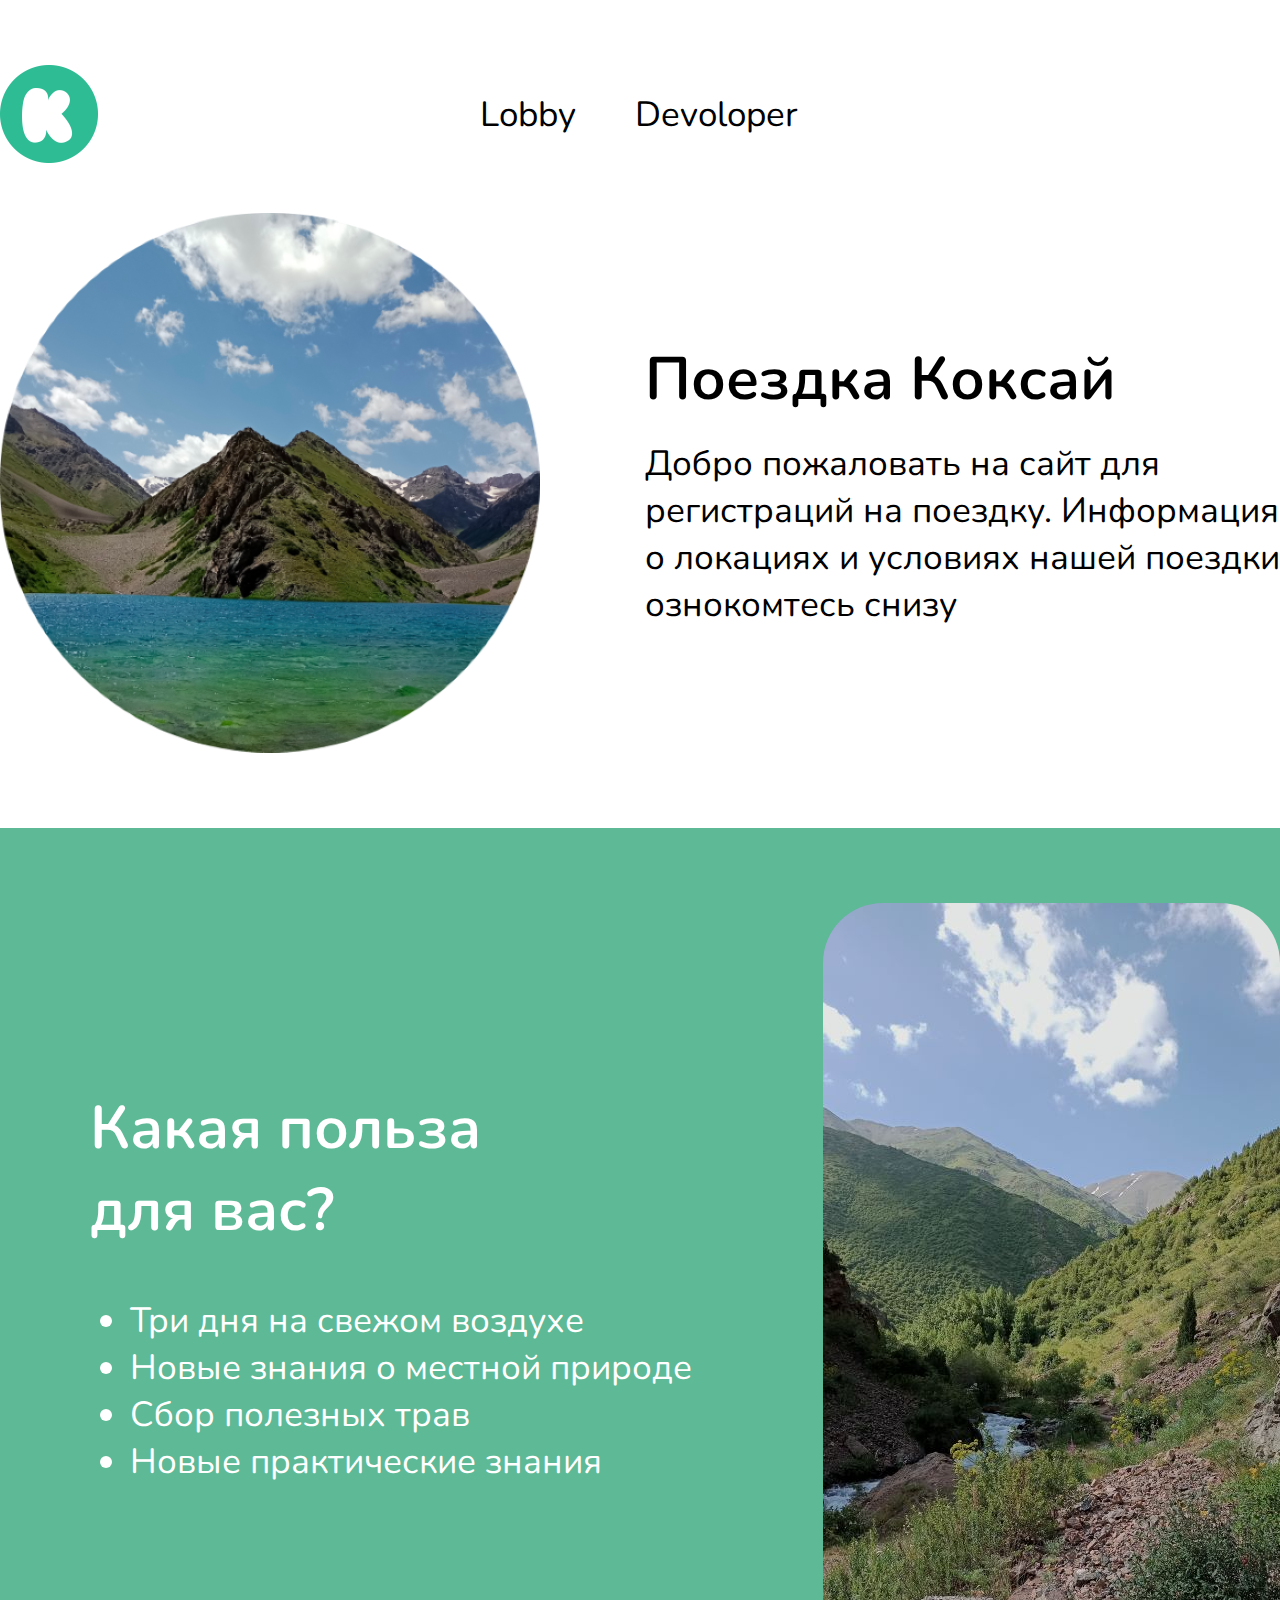
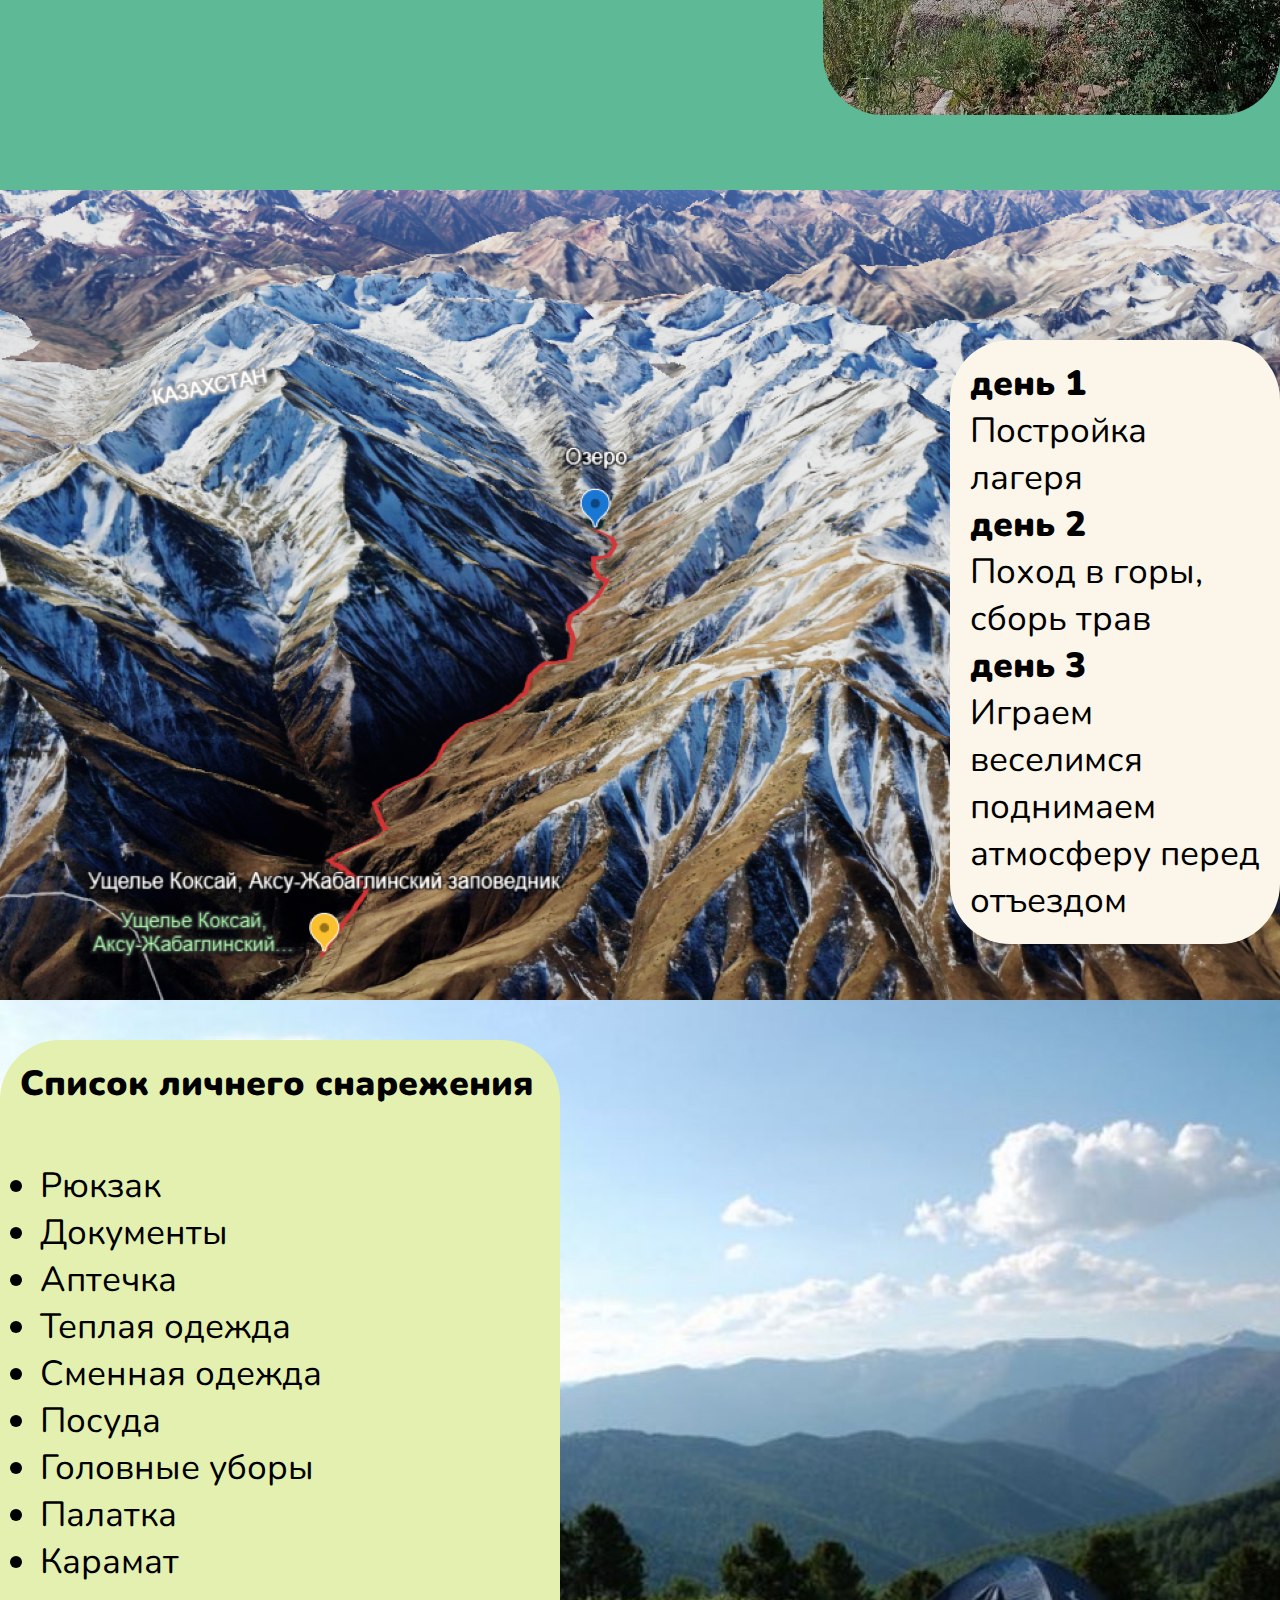
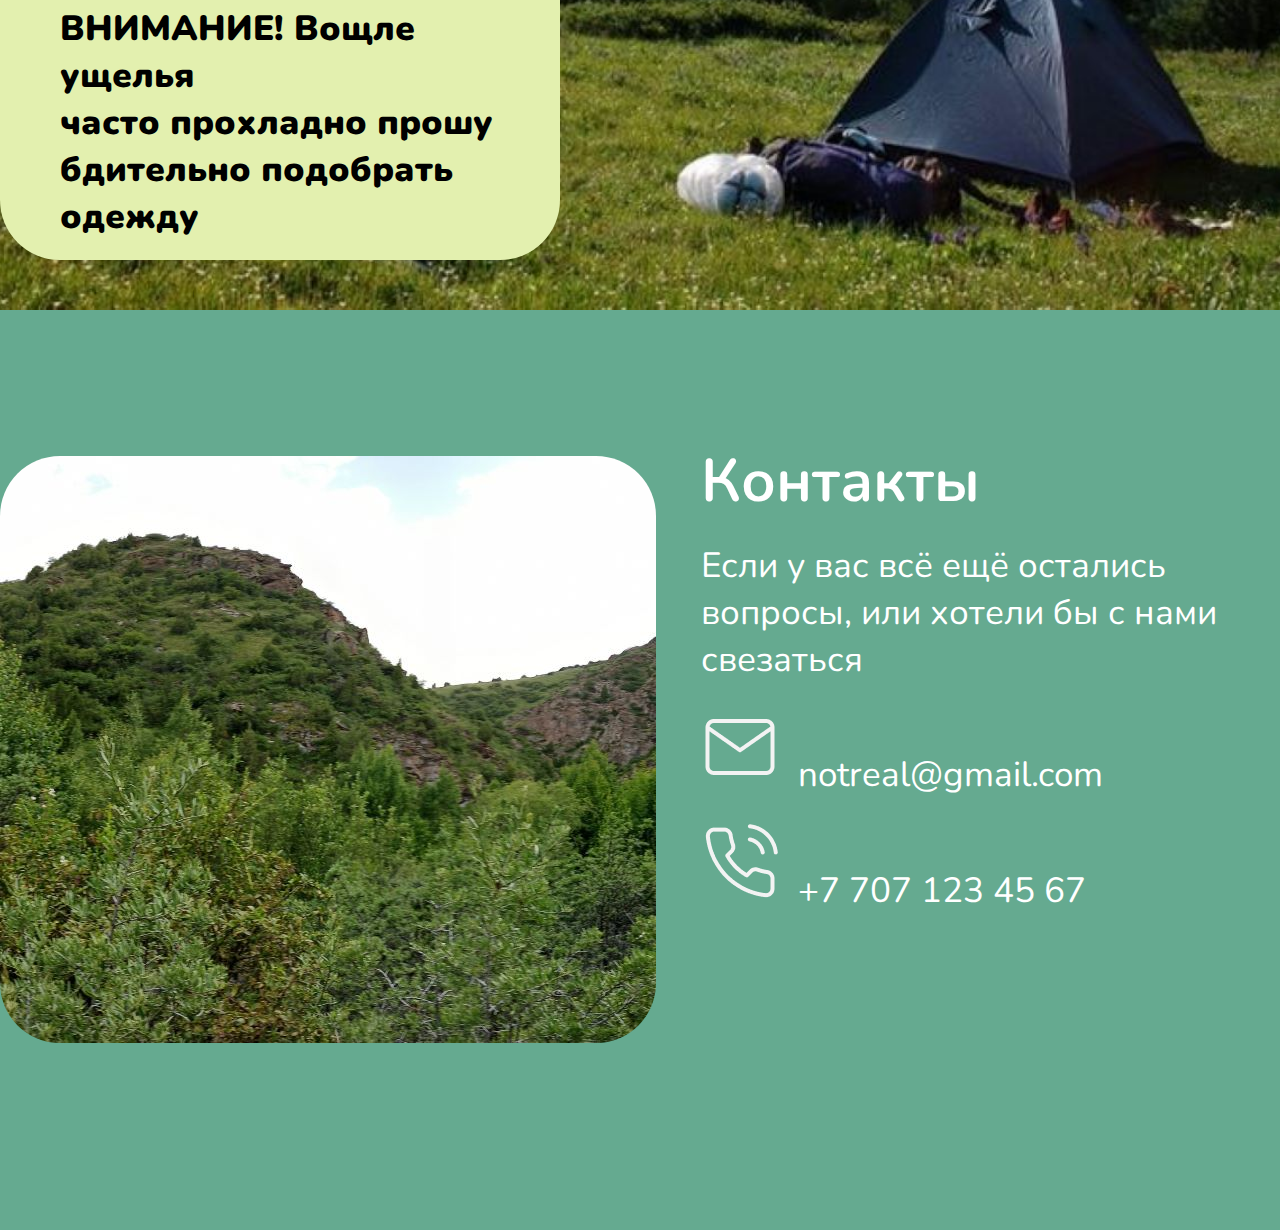
==== index.html @ 3dbfcb5d "Add files via upload" ====
<html lang="ru">
<head> 
	<title> SAPAR </title>
	<link rel="stylesheet" href="atributs\style.css">
	<link rel="preconnect" href="https://fonts.googleapis.com">
	<link rel="preconnect" href="https://fonts.gstatic.com" crossorigin>
	<link href="https://fonts.googleapis.com/css2?family=Nunito:ital,wght@0,200..1000;1,200..1000&display=swap" rel="stylesheet">
</head>
<body>

<header>
	<div class="container">
		<div class="header-content">
			<img class="header-content-logo" src="atributs\logo_koksai.png" alt="logo">
			<nav>
				<a href="bones.html"> Lobby</a>
				<a href="devoloper.html"> Devoloper<a>
			</nav>
		</div>
	</div>	
</header>
<main>
	<div class="container">
		<div class="main-content">
			<img src="atributs\photo_1.png">
			<div>
				<h4> Поездка Коксай </h4>
				<p> Добро пожаловать на сайт для <br> регистраций на поездку. Информация <br> о локациях и условиях нашей поездки <br> ознокомтесь снизу </p>
		</div>
	</div>
</main>
<section class = "bg-slide2">
	<div class="container">
		<div class="slide2">
			<div>
				<h4> Какая польза <br> для вас? </h4>
				<ul> 
					<li>Три дня на свежом воздухе </li>
					<li>Новые знания о местной природе </li>
					<li>Сбор полезных трав </li>
					<li>Новые практические знания </li>
				</ul>
			</div>
			<div>
				<img src="atributs\photo_2.jpg">
			<div>
</section>
<section class="bg-slide3">
	<div class="container">
		<div class="slide3">
			<p> <span class="b"> день 1 </span> <br> Постройка лагеря <br> <span class="b">день 2 </span> <br>Поход в горы, сборь трав  <br> <span class="b"> день 3 </span> <br> Играем веселимся  поднимаем атмосферу перед отъездом </p>
		</div>
	</div>
</section>
<section class="bg-slide4">
	<div class="container">
		<div class="slide4">
			<div class="s4b">
				<p> Список личнего снарежения </p>
				<ul>
					<li> Рюкзак </li>
					<li> Документы  </li>
					<li> Аптечка </li>
					<li> Теплая одежда </li>
					<li> Сменная одежда </li>
					<li> Посуда </li>
					<li> Головные уборы </li>
					<li> Палатка </li>
					<li> Карамат </li>
				<p> ВНИМАНИЕ! Вощле ущелья  <br> часто прохладно прошу <br> бдительно подобрать одежду</p>
				</ul>
			</div>
		</div>
	</div>
</section>
<section class="bg-fs">
	<div class="container">
		<div class="fslide">
			<img class="fs-p" src="atributs\final_photo.jpg">
			<div class="fs-text">
				<h4> Контакты </h4>
				<p> Если у вас всё ещё остались <br> вопросы, или хотели бы с нами свезаться </p>
				<img src="atributs\email.png"> 
				<a class="mailtel" href="mailto: notreal@gmail.com"> notreal@gmail.com </a> <br>
				<img src="atributs\phone.png">
				<a class="mailtel" href="tel:+77071234567"> +7 707 123 45 67 </a>
			</div>
		</div>		
	</div>
</section>
</body>
</html>
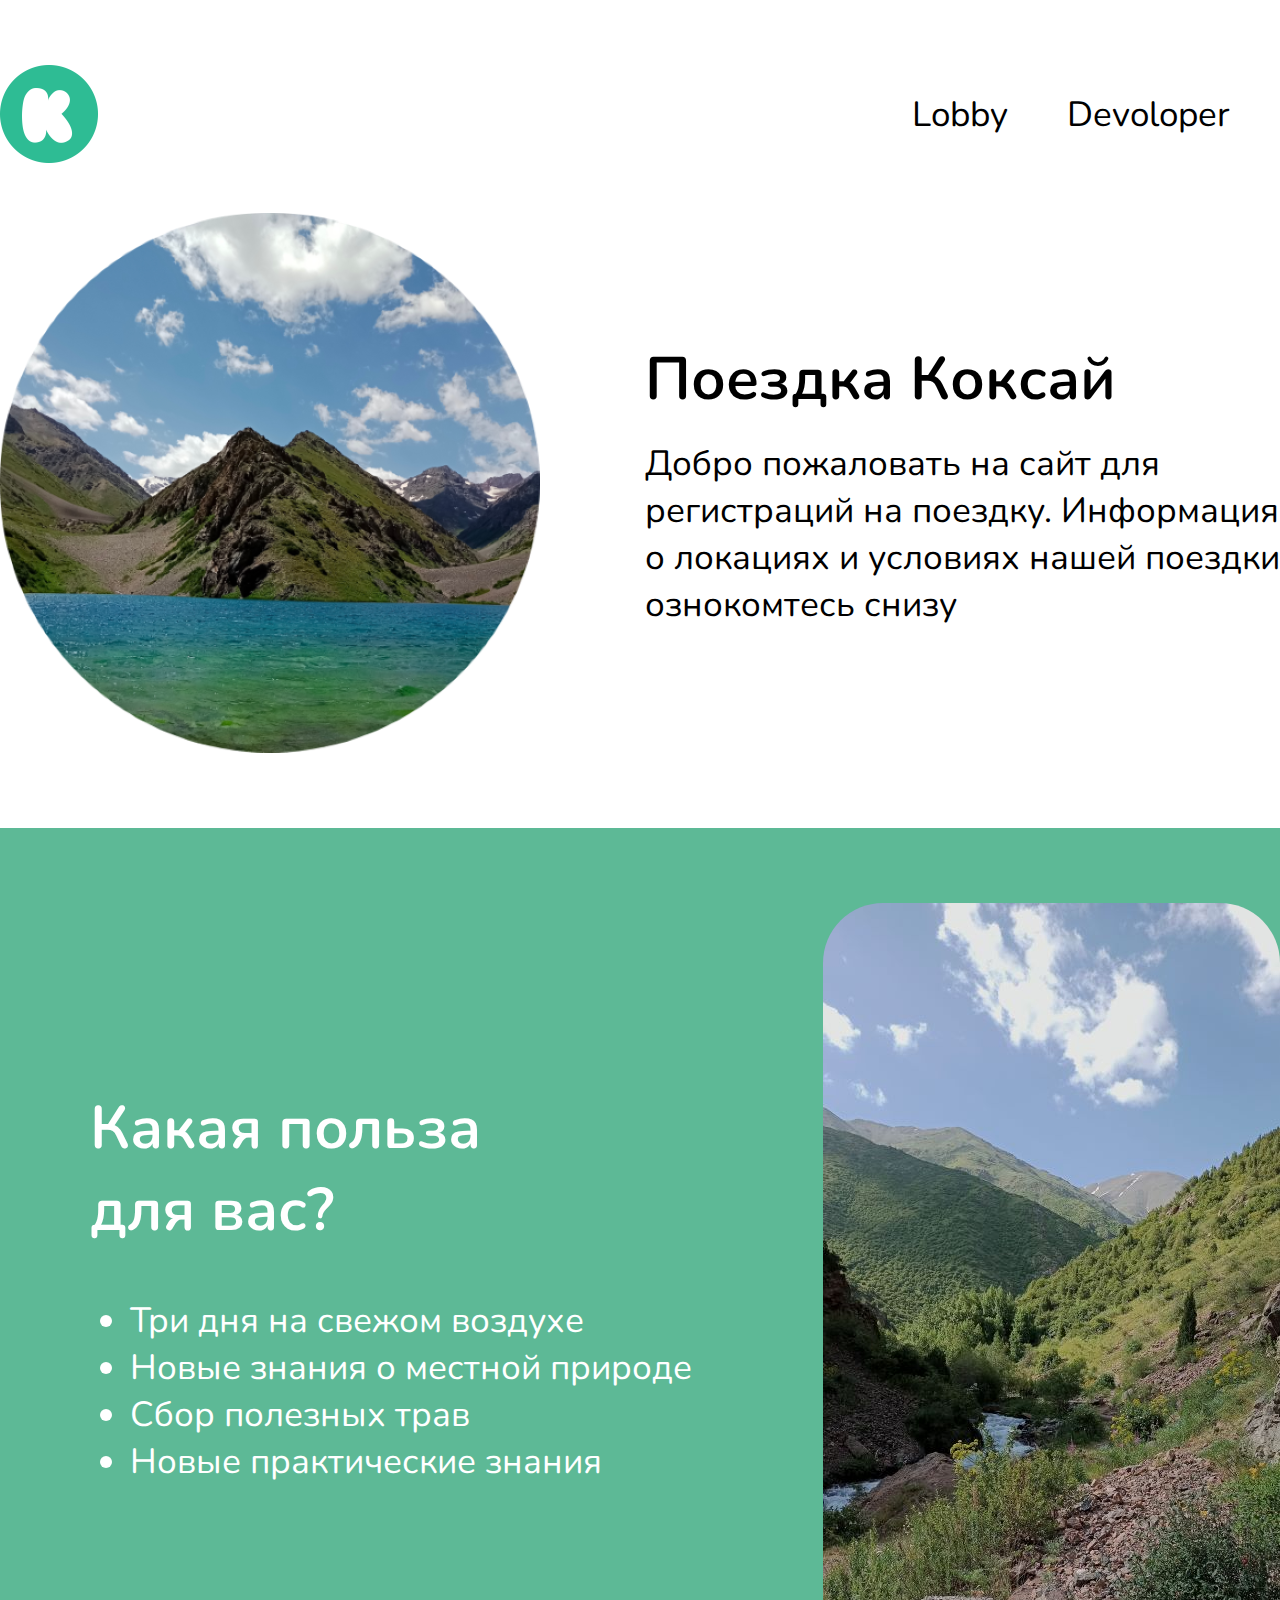
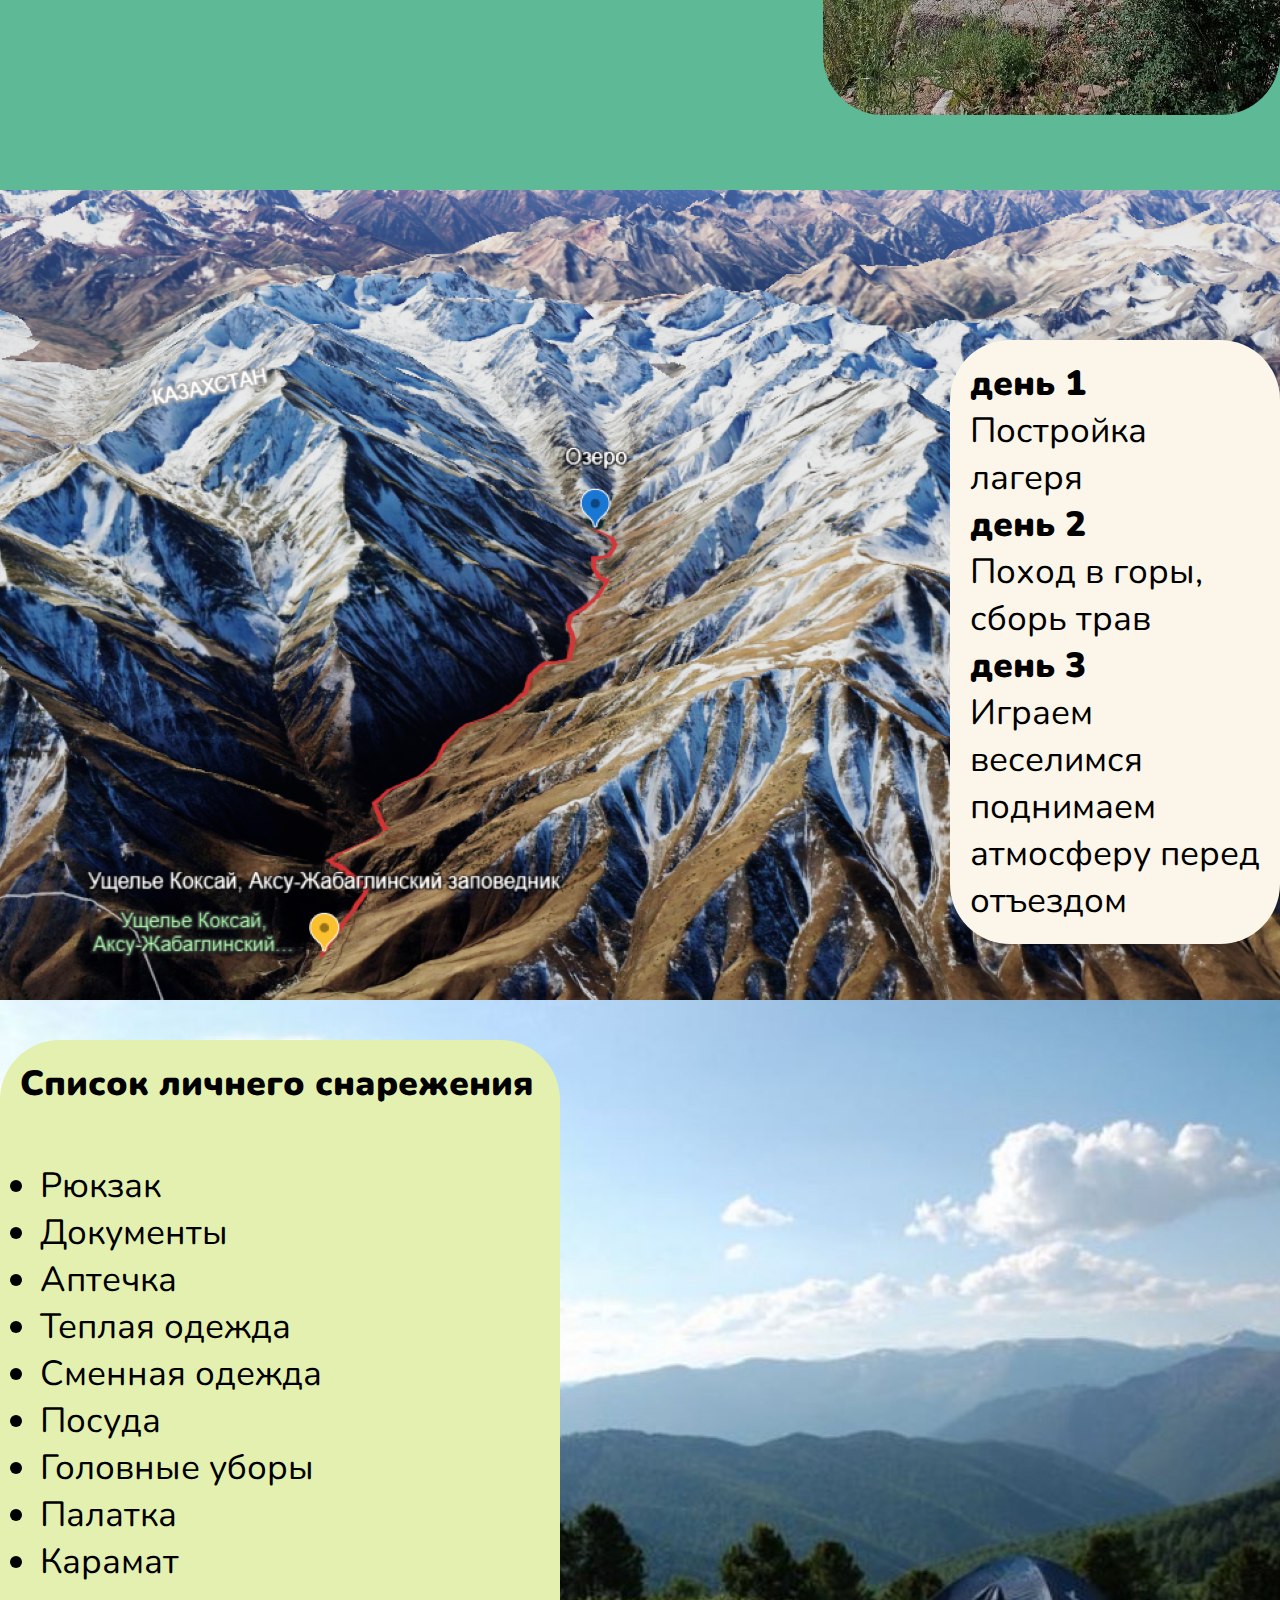
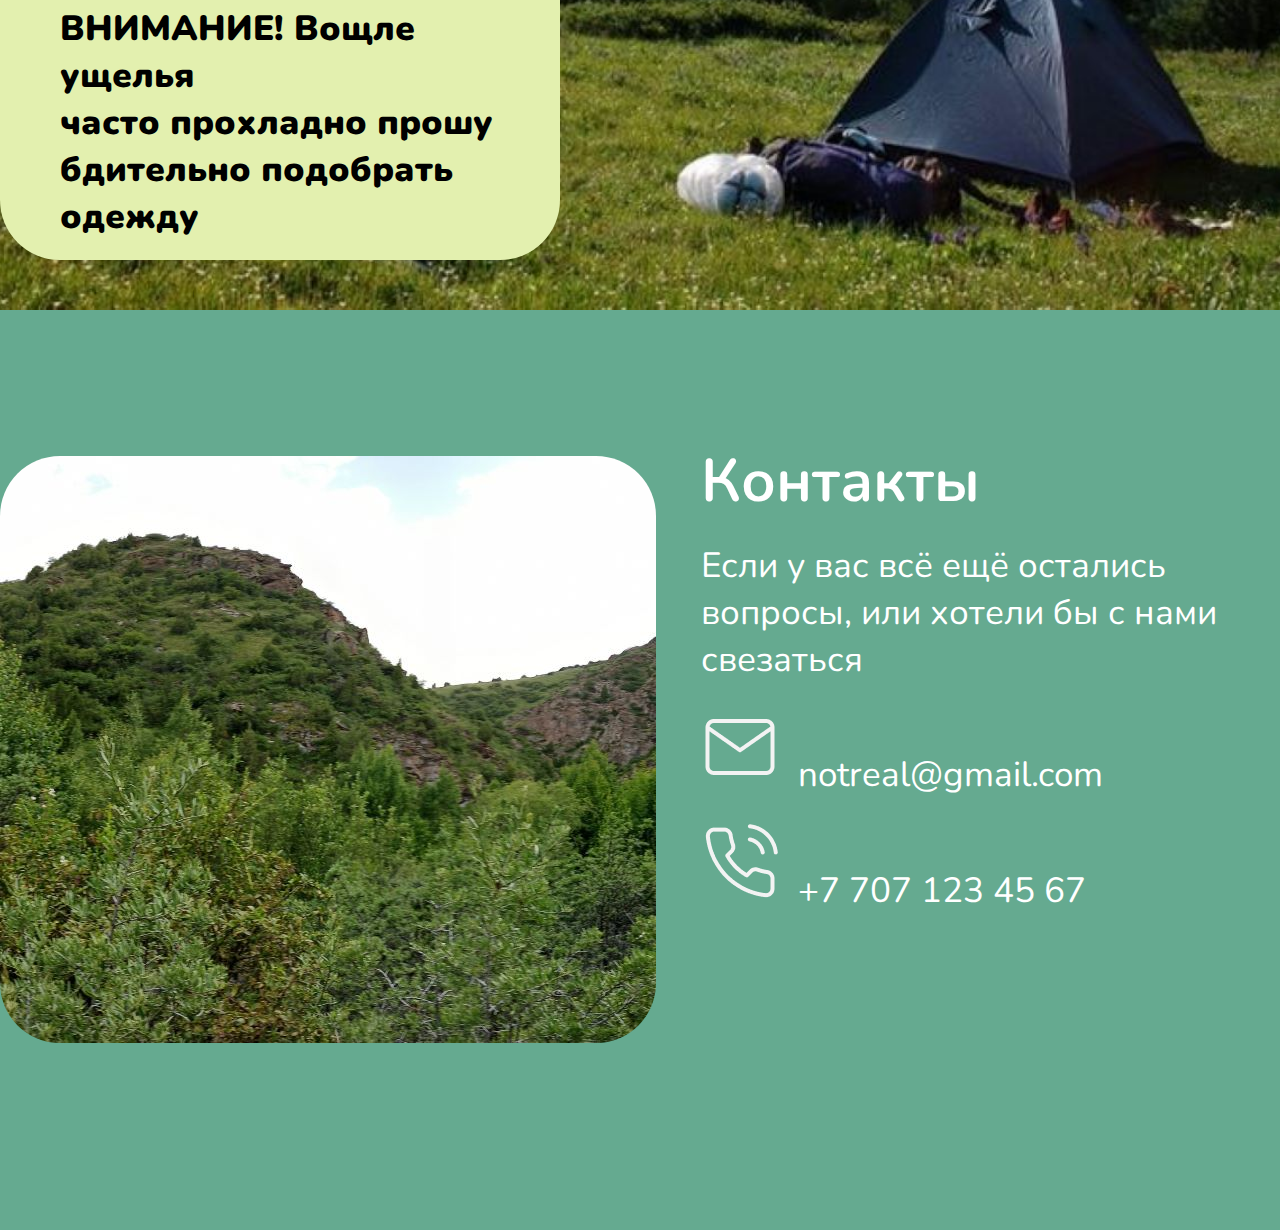
==== commit ee4563ef: "Update index.html" ====
--- a/index.html
+++ b/index.html
@@ -14,7 +14,7 @@
 			<img class="header-content-logo" src="atributs\logo_koksai.png" alt="logo">
 			<nav>
 				<a href="bones.html"> Lobby</a>
-				<a href="devoloper.html"> Devoloper<a>
+				<a href="devoloper.html"> Devoloper</a>
 			</nav>
 		</div>
 	</div>	
@@ -89,4 +89,4 @@
 	</div>
 </section>
 </body>
-</html>+</html>
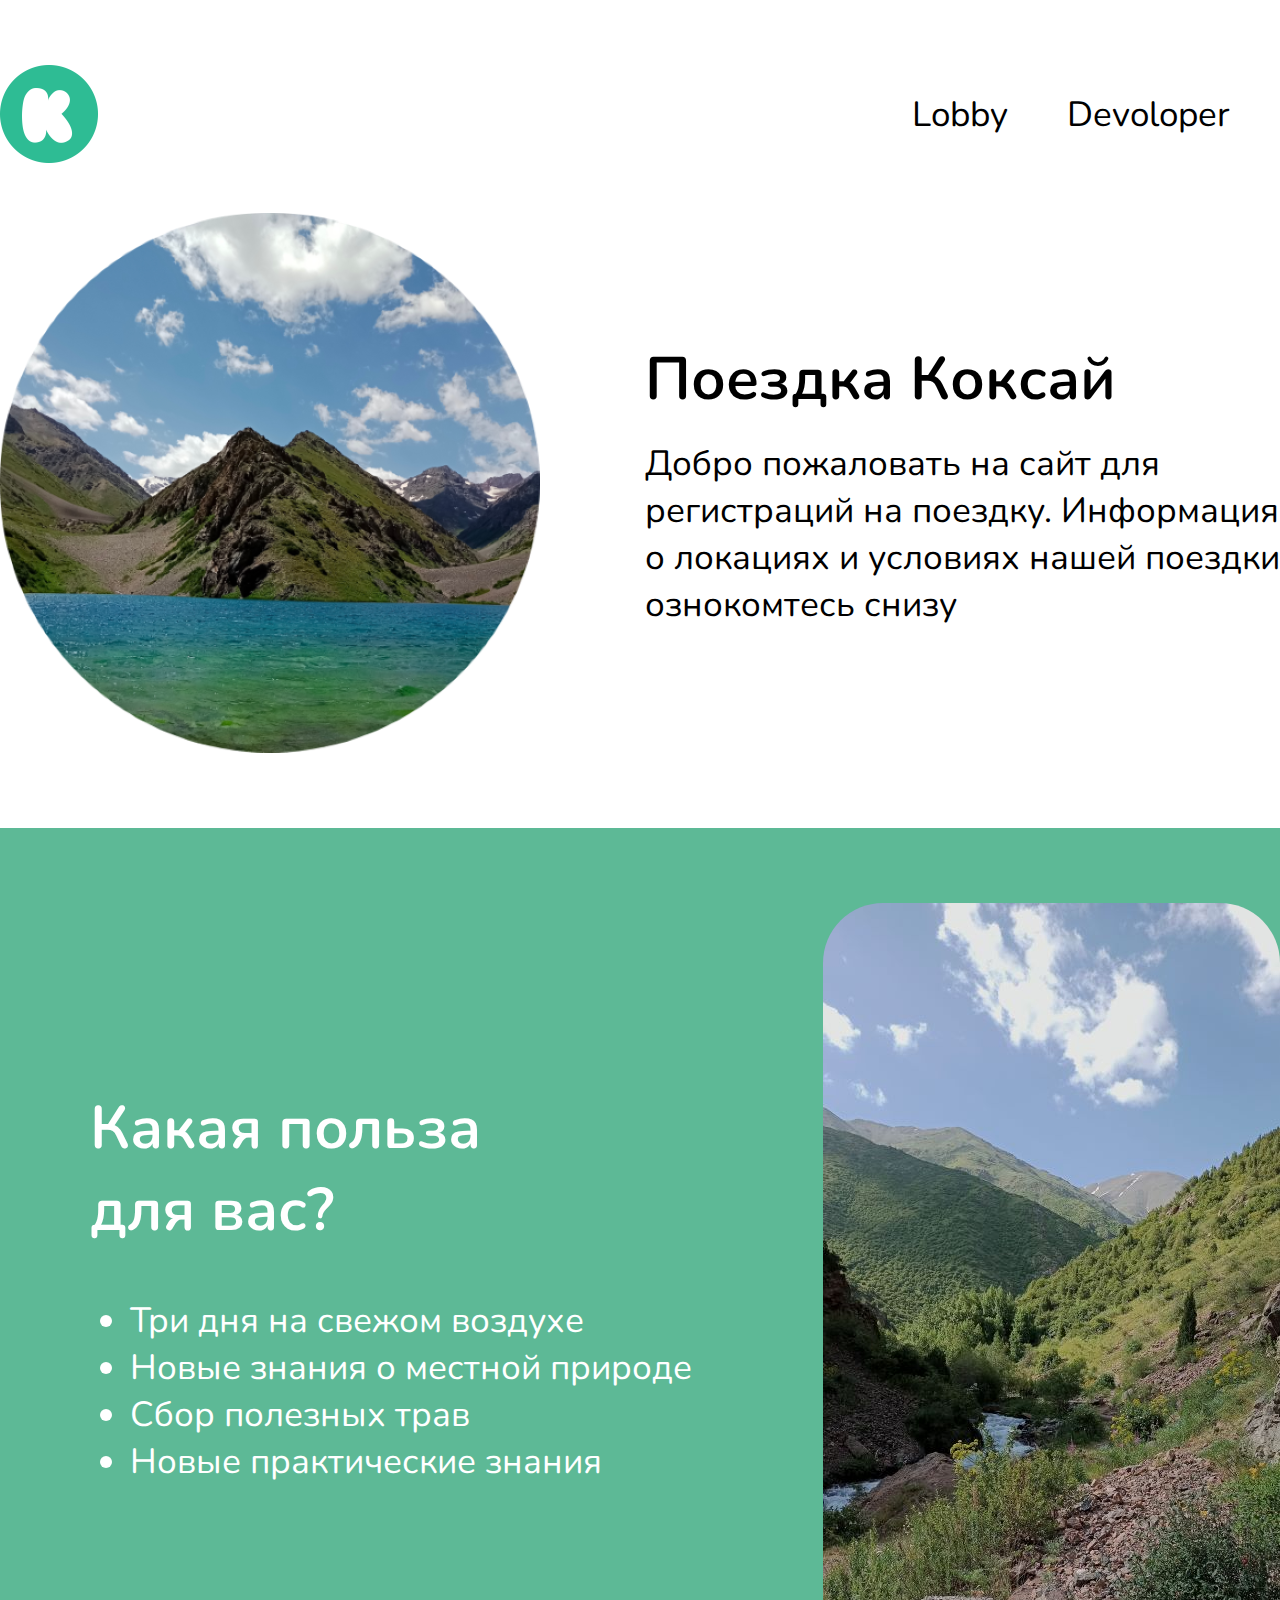
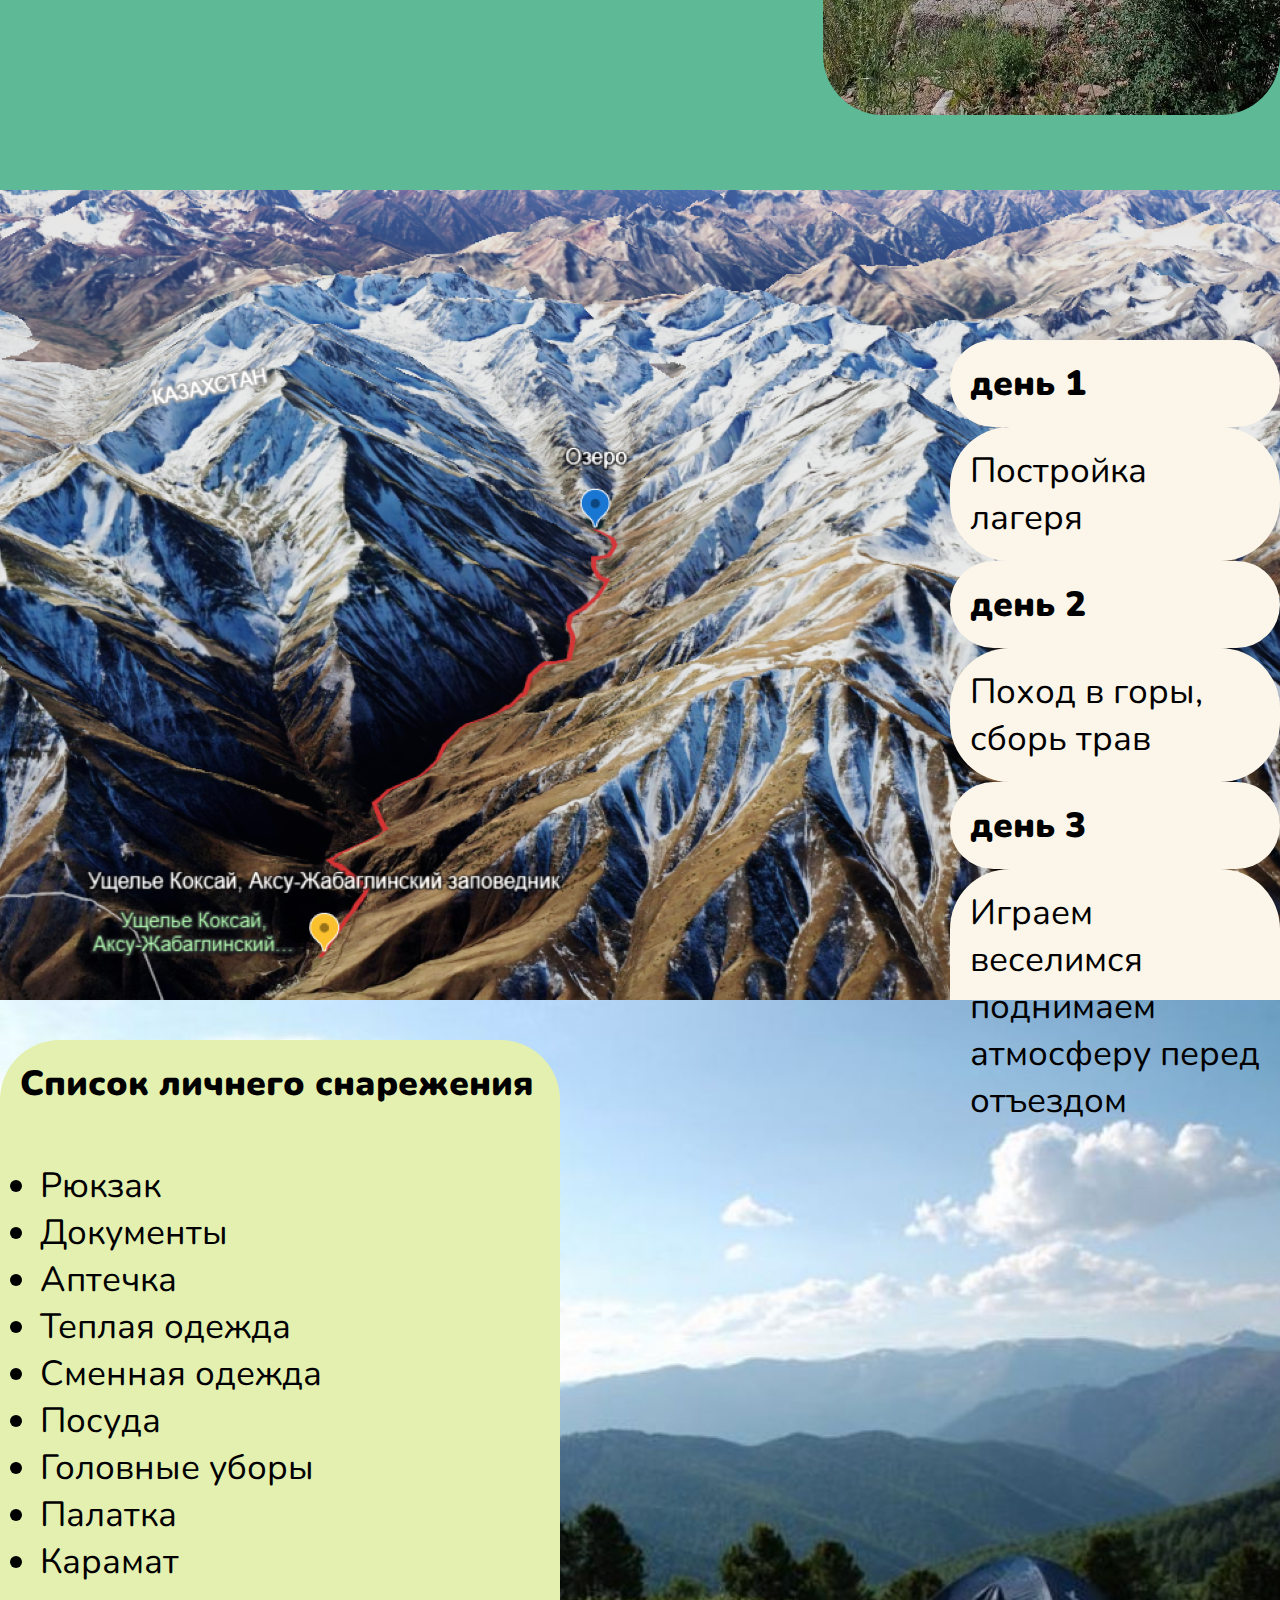
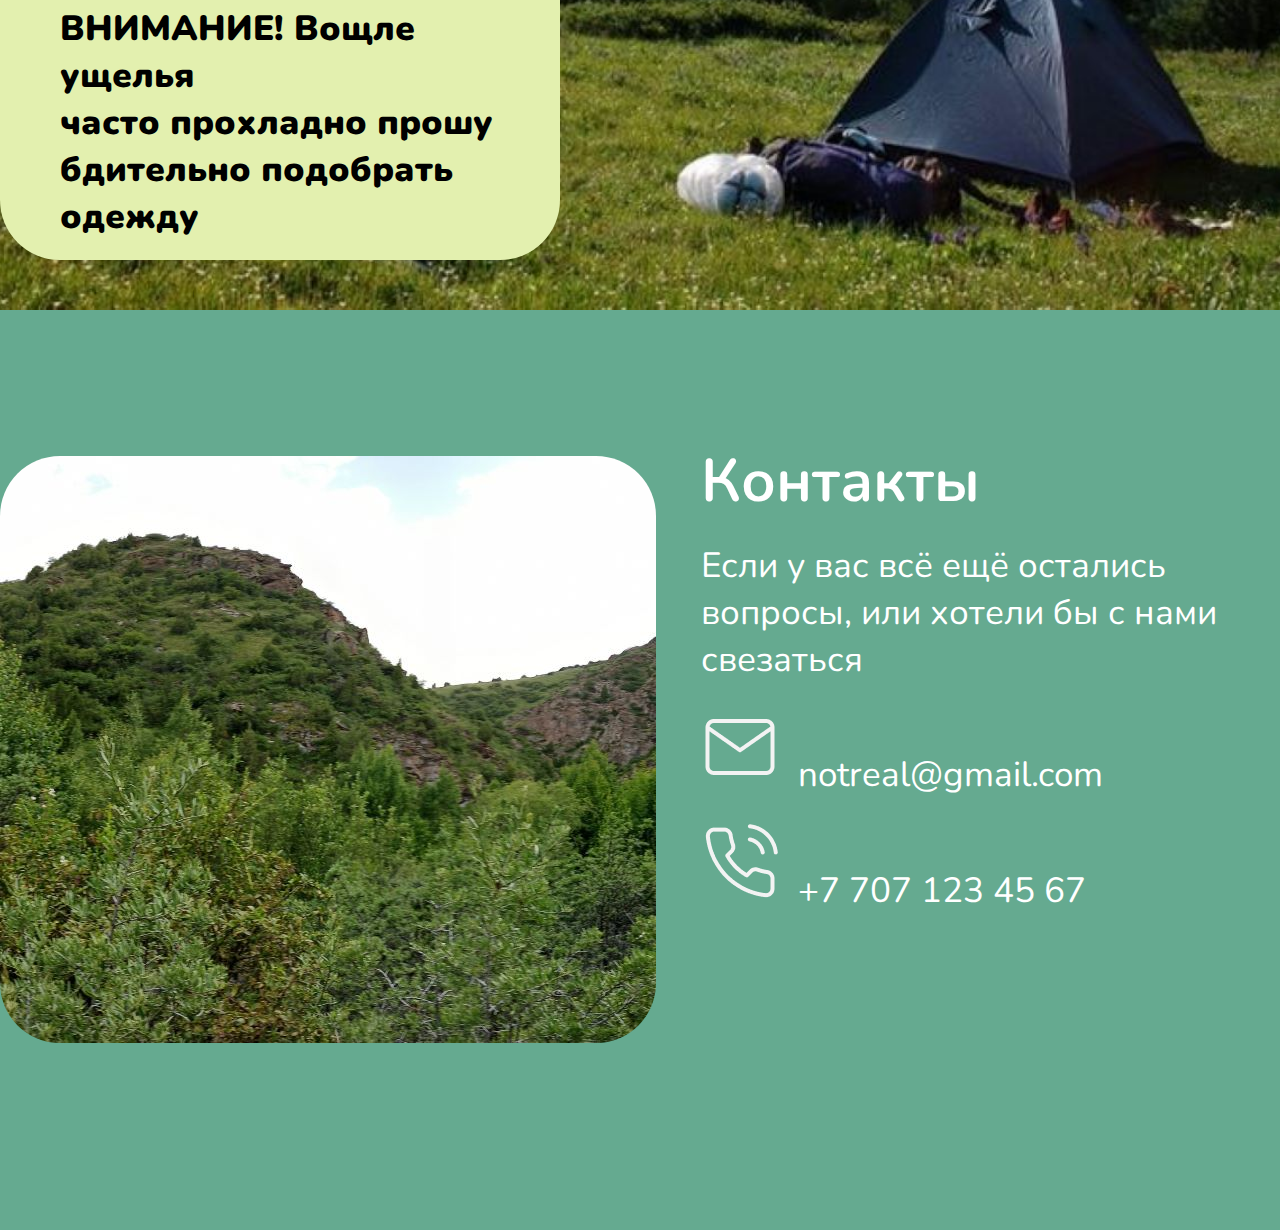
==== commit ed58b7fb: "Add files via upload" ====
--- a/index.html
+++ b/index.html
@@ -48,7 +48,9 @@
 <section class="bg-slide3">
 	<div class="container">
 		<div class="slide3">
-			<p> <span class="b"> день 1 </span> <br> Постройка лагеря <br> <span class="b">день 2 </span> <br>Поход в горы, сборь трав  <br> <span class="b"> день 3 </span> <br> Играем веселимся  поднимаем атмосферу перед отъездом </p>
+			<div class="p">
+				<p> <span class="b"> день 1 </span> </p> <p> Постройка лагеря </p> <p> <span class="b">день 2 </span> </p> <p> Поход в горы, сборь трав </p> <p> <span class="b"> день 3 </span> </p> <p> Играем веселимся  поднимаем атмосферу перед отъездом </p>
+			</div>
 		</div>
 	</div>
 </section>
@@ -89,4 +91,4 @@
 	</div>
 </section>
 </body>
-</html>
+</html>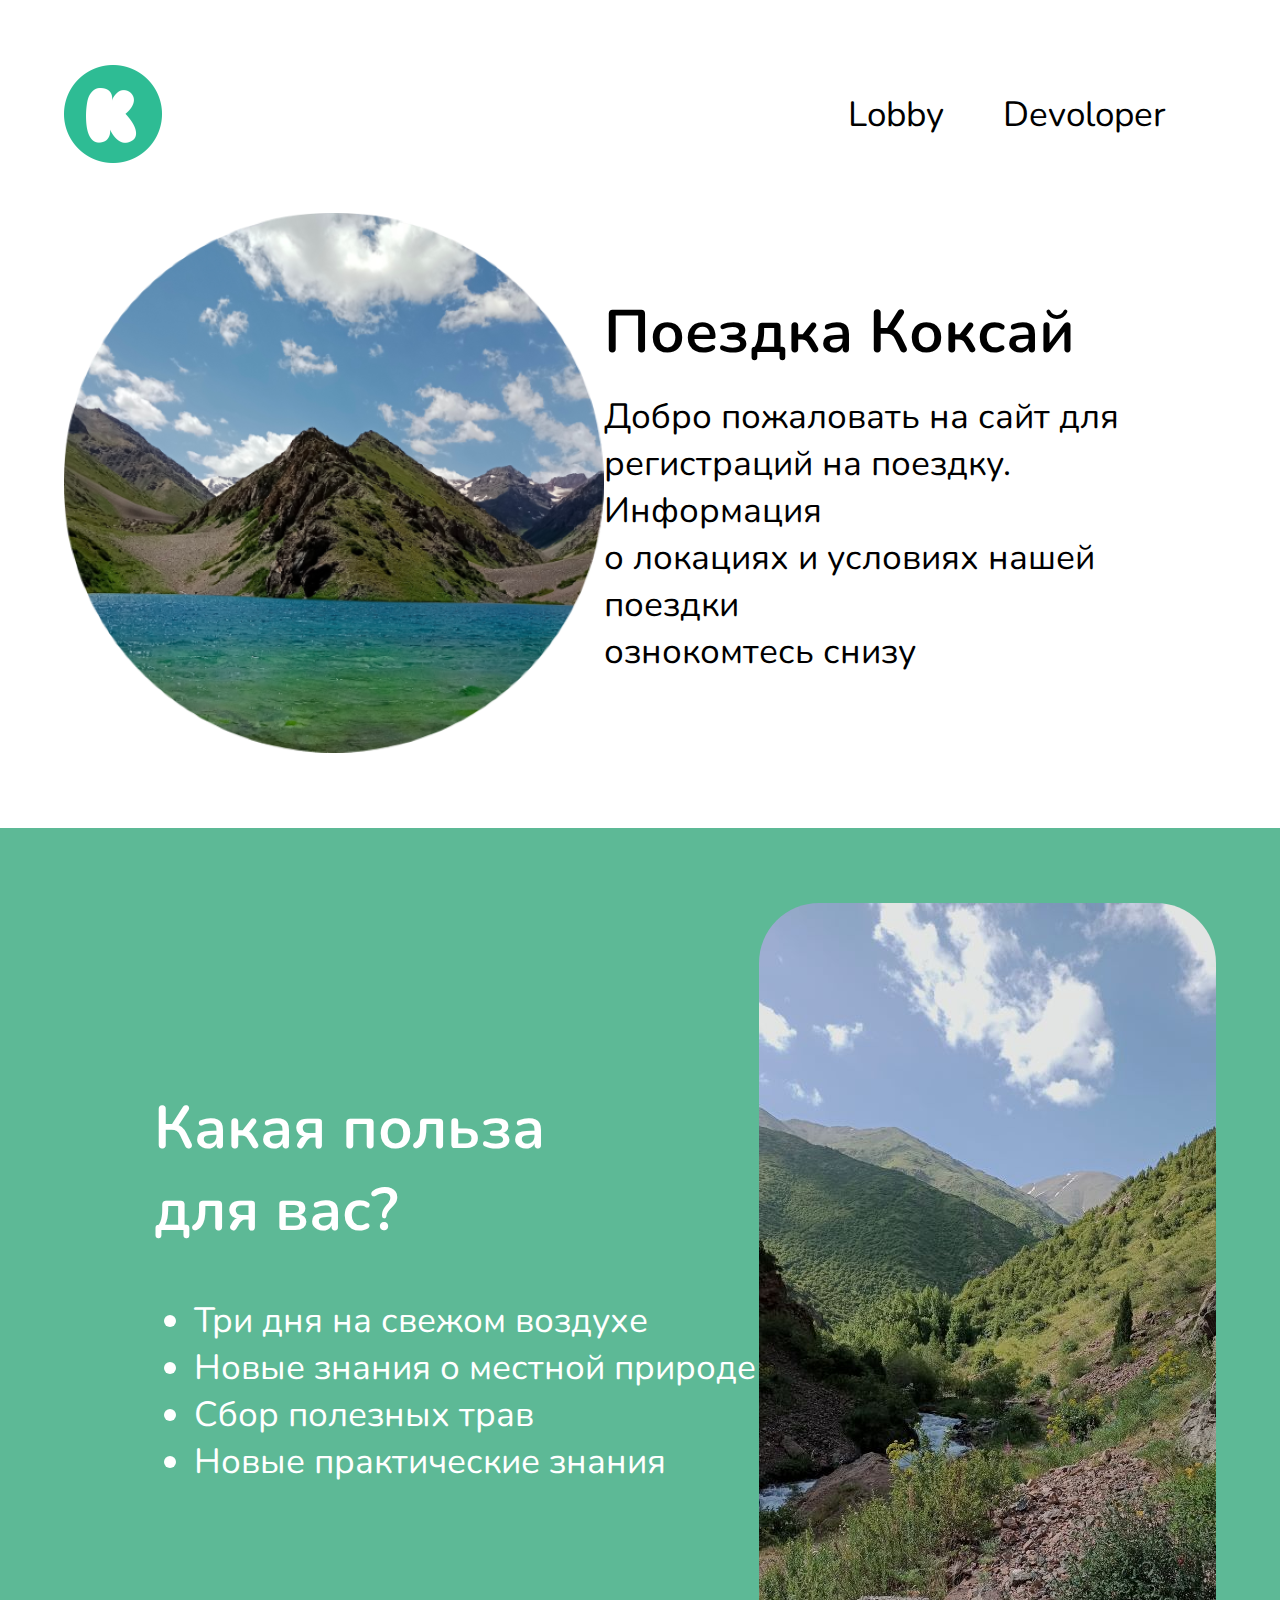
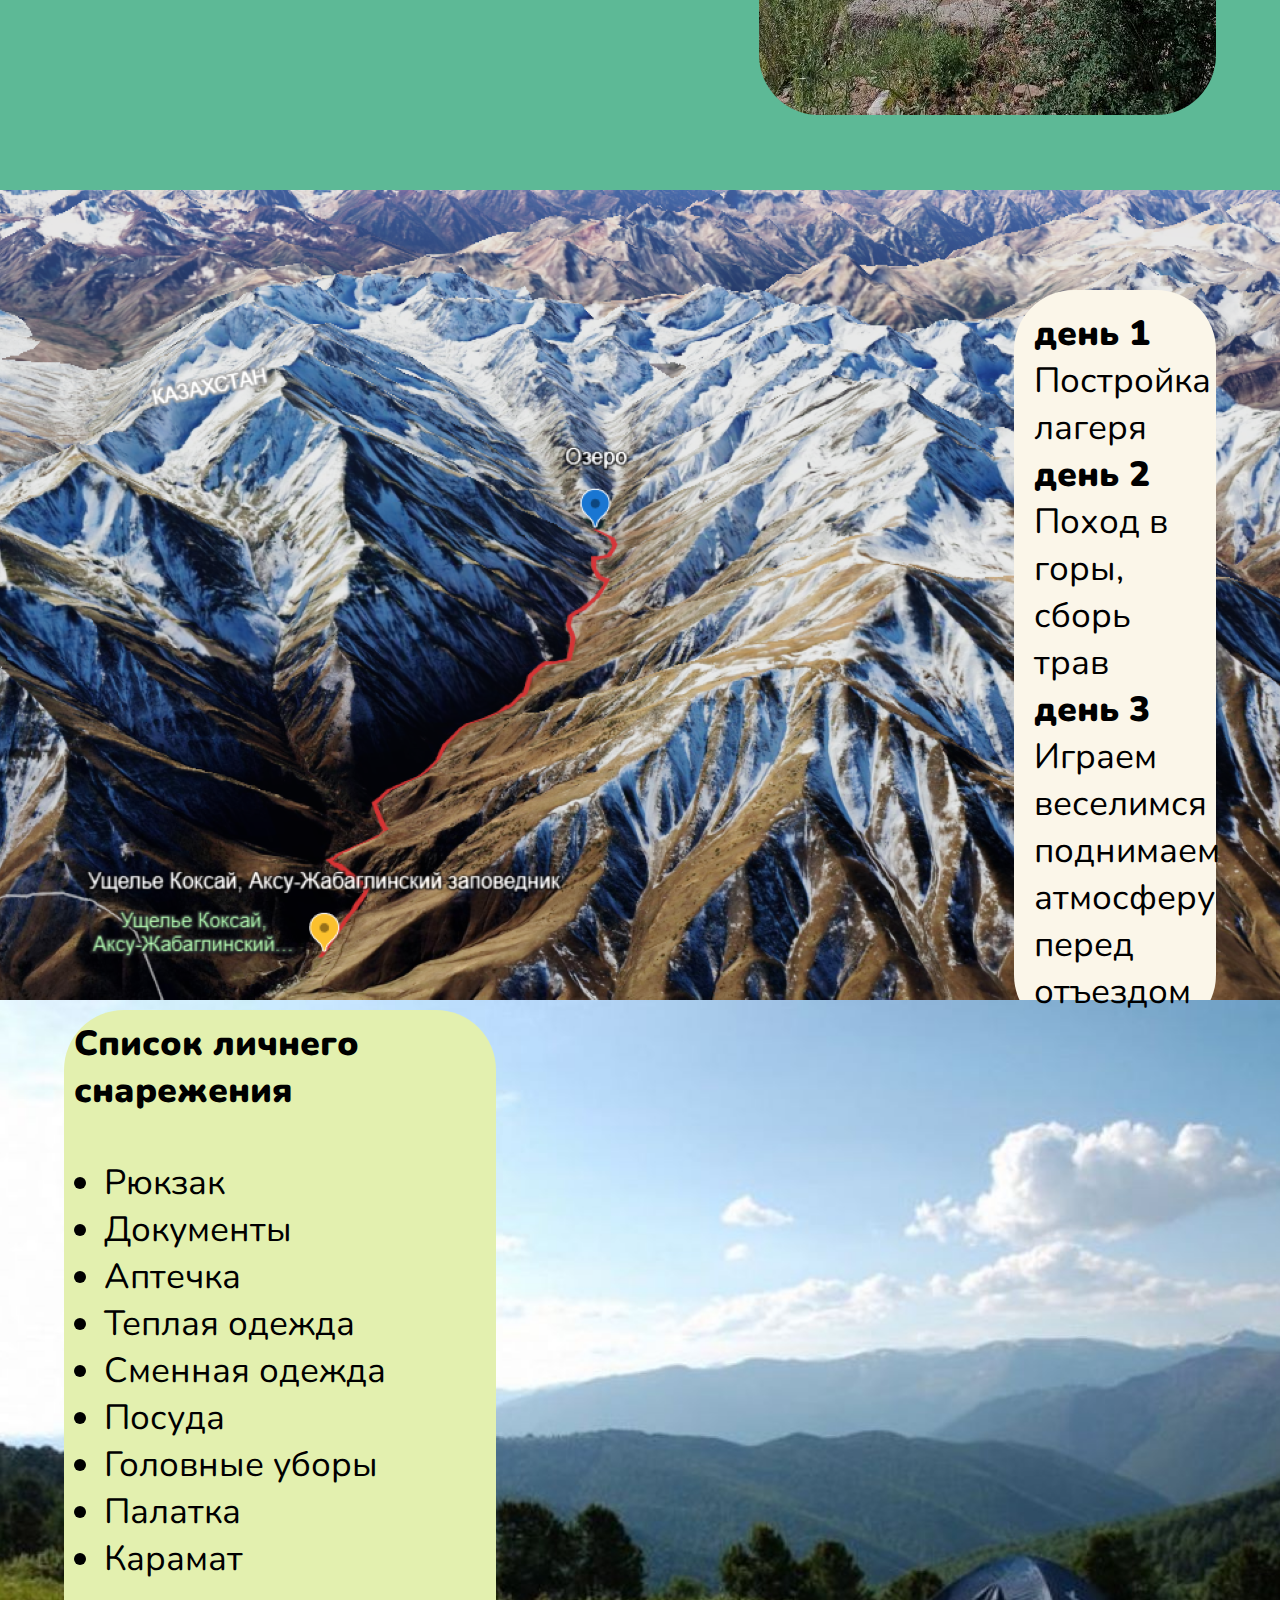
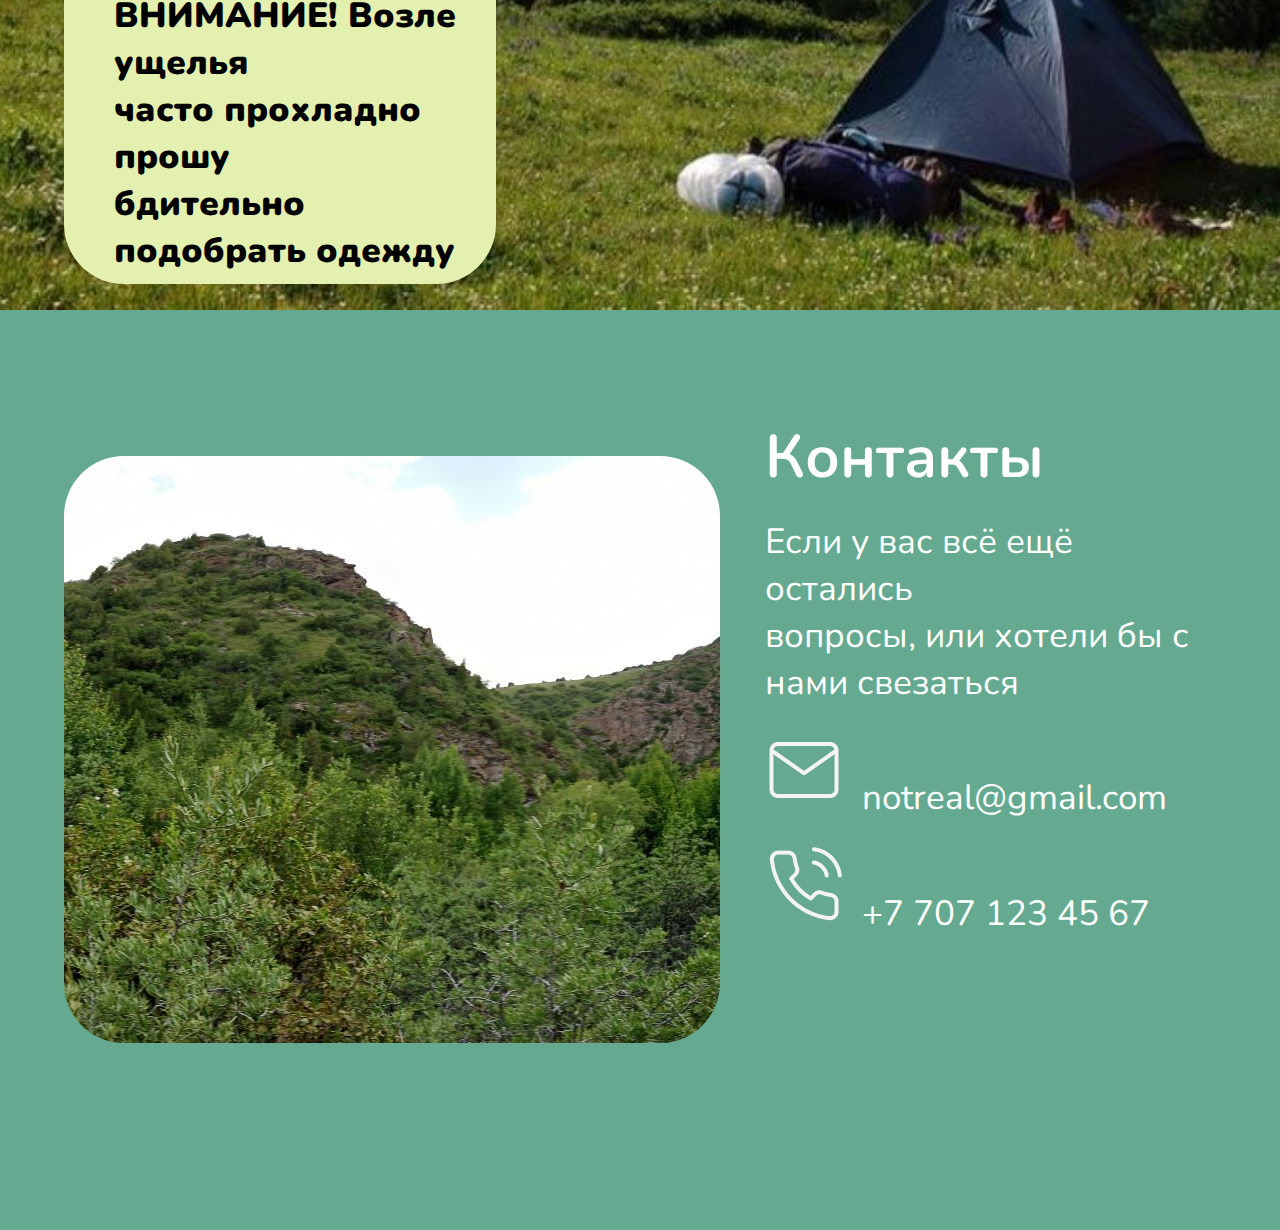
==== commit a84db233: "Update index.html" ====
--- a/index.html
+++ b/index.html
@@ -69,7 +69,7 @@
 					<li> Головные уборы </li>
 					<li> Палатка </li>
 					<li> Карамат </li>
-				<p> ВНИМАНИЕ! Вощле ущелья  <br> часто прохладно прошу <br> бдительно подобрать одежду</p>
+				<p> ВНИМАНИЕ! Возле ущелья  <br> часто прохладно прошу <br> бдительно подобрать одежду</p>
 				</ul>
 			</div>
 		</div>
@@ -91,4 +91,4 @@
 	</div>
 </section>
 </body>
-</html>+</html>
